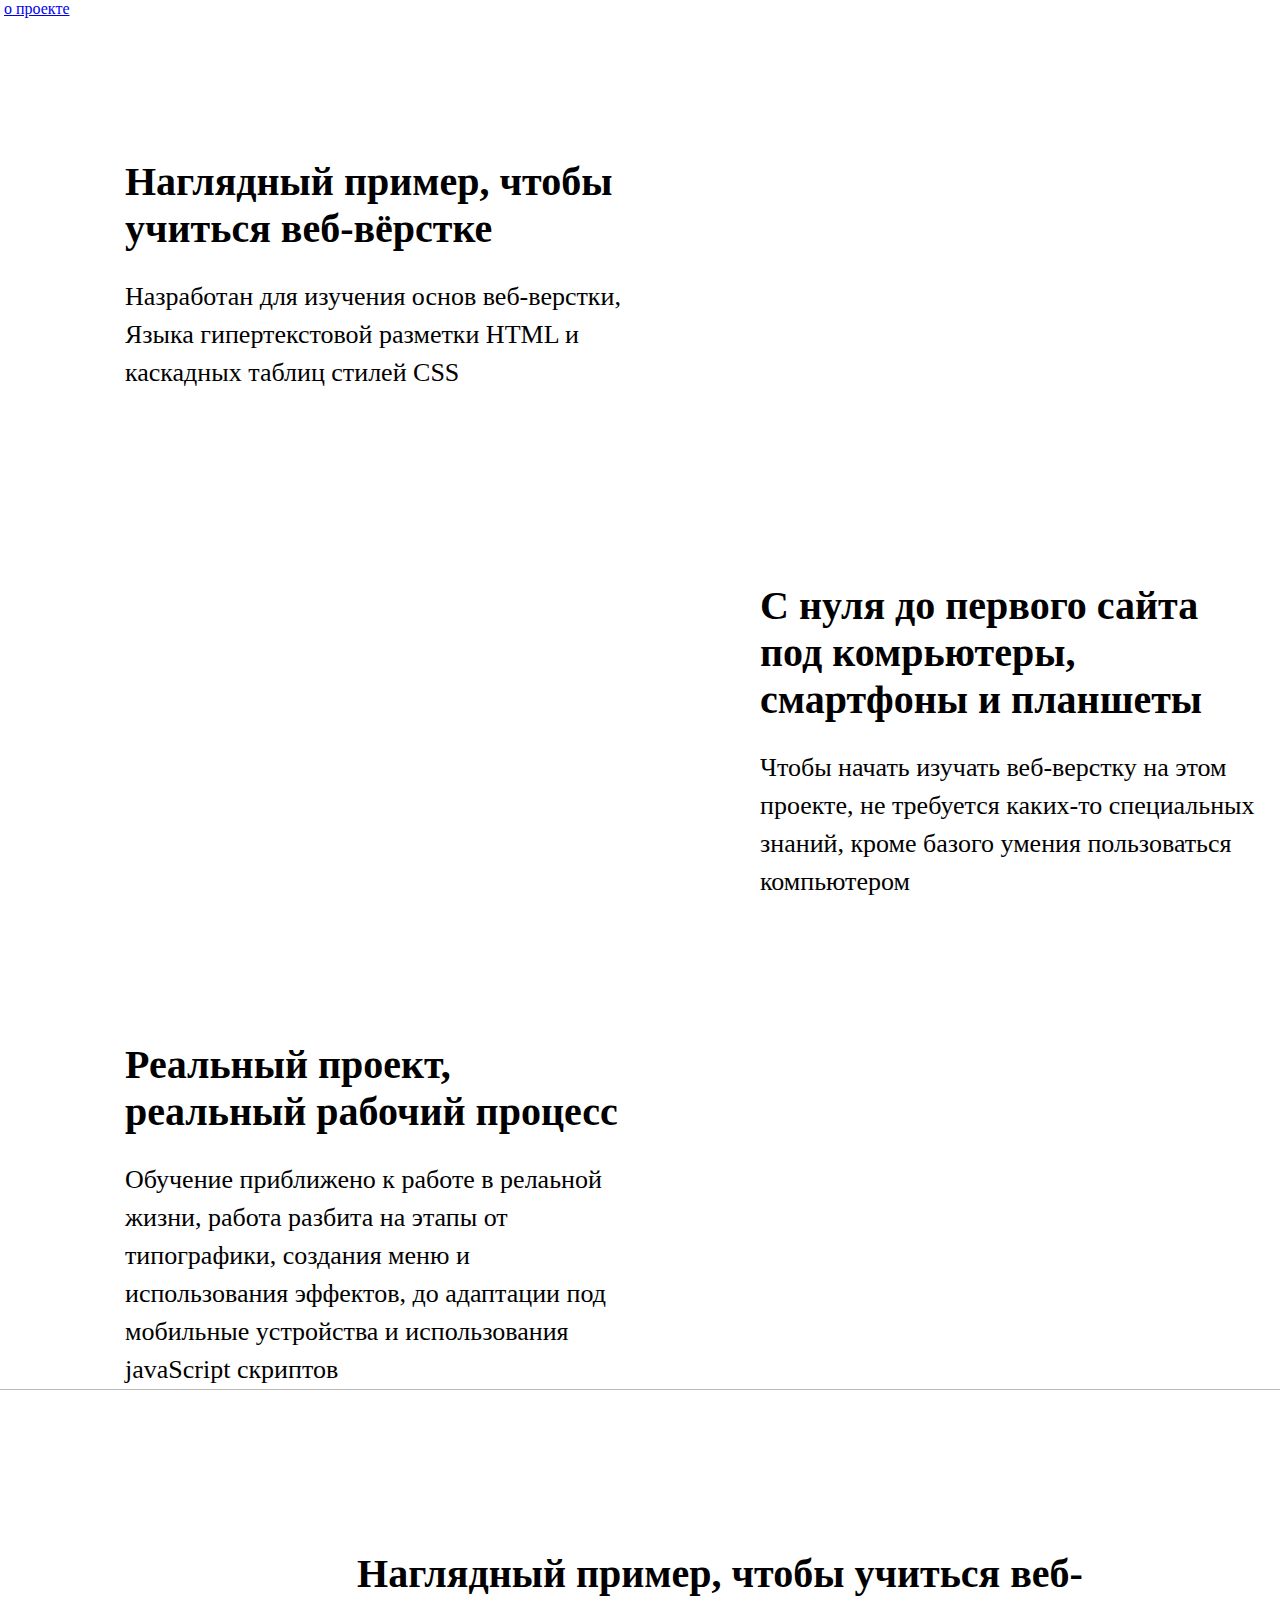
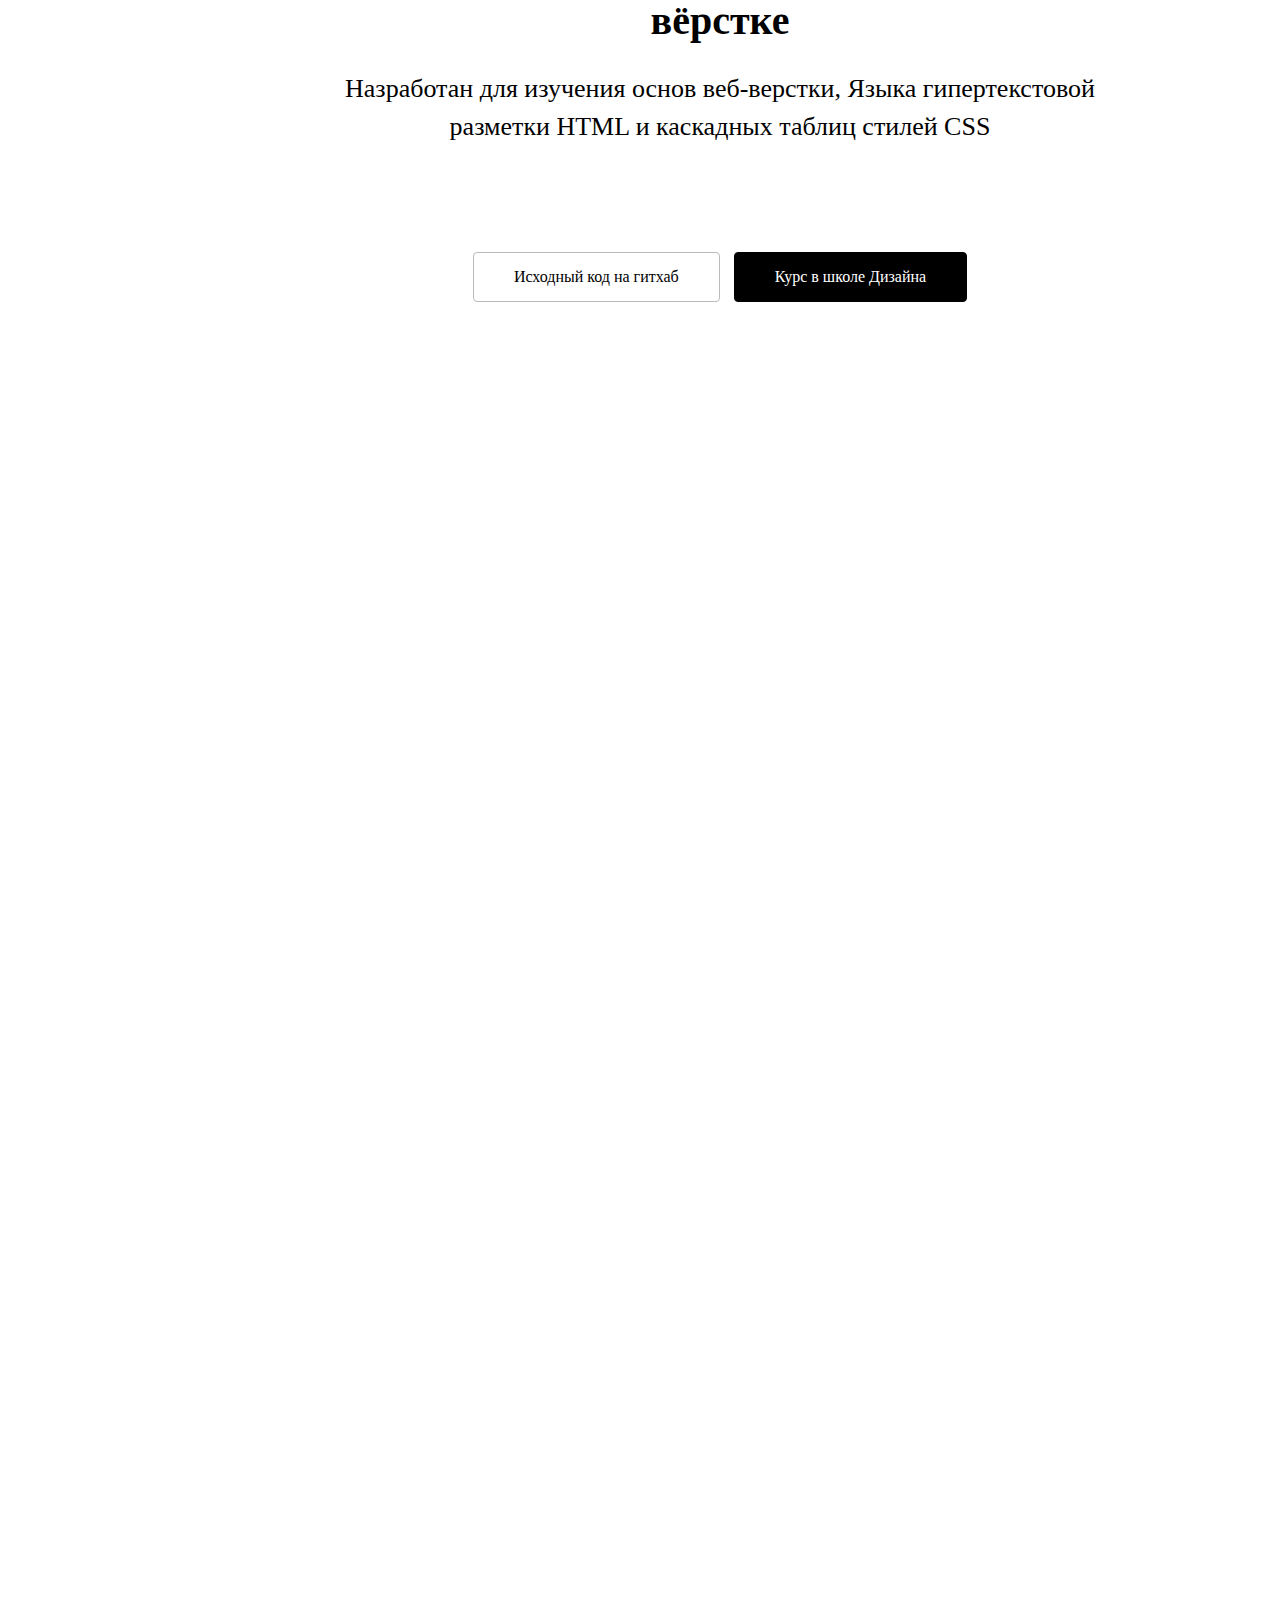
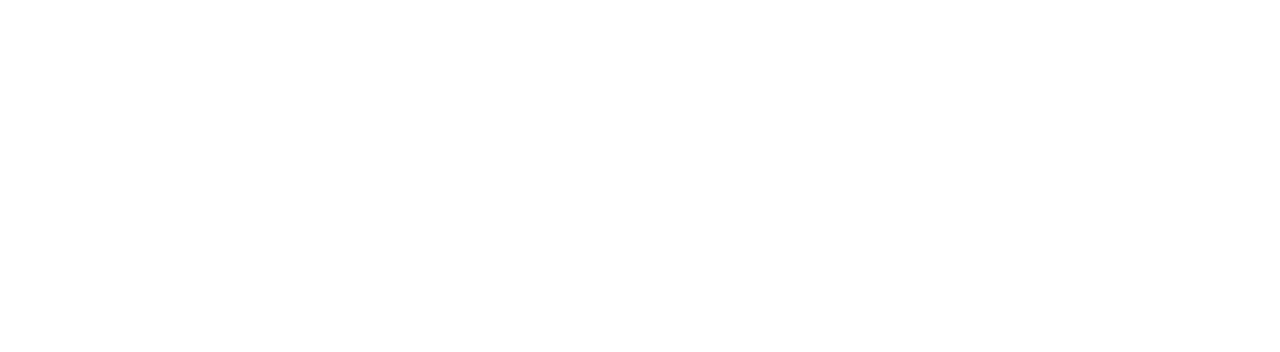
==== about/about.html @ e75acf7a "Create about.html" ====
<!DOCTYPE html>
<html lang="en" dir="ltr">
  <head>
    <meta charset="utf-8">
    <link rel="stylesheet" href="stylesheets/style.css">
    <title></title>
    <style media="screen">
      body {
        width: 1440px;
        margin: 0 auto;
        background: white;
        height: 3552px;
        display:block;
       position: relative;
      }

      body::before{
      content: "";
      position: absolute;
      left:0;
      top:0;
      right: 0;
      /* background: url('images/1440.jpg'); */
      height: 100%;
      display: block;
      opacity: .2;
      }
      html {
        background: #bbb;
        height: 100%;
      }
      section{
        display: flex;
        jistify-content: space-between;
        padding-top: 80px;
      }
      section div{
        width: 50%;
        overflow: hidden;
        padding-left: 40px;
      }
      section h1,  section p {
          width: 510px;
          margin: 0 auto;
      }
      section h1,
      .bottom_block h1{
        font-size: 40px;
        margin-top: 60px;
        margin-bottom: 26px;
      }
      section p,
      .bottom_block p {
        font-size: 26px;
        line-height: 38px;
      }
      section div:nth-of-type(2) h1,
      section div:nth-of-type(2) p {
        margin-left: 0;
      }
      section div:nth-of-type(2) h1 {
        margin-top: 110px;
      }
      .bottom_block p,      .bottom_block h1 {
        width: 800px;
        margin-left: auto;
        margin-right: auto;
      }

      .bottom_block{
      text-align: center;
      padding-top: 100px;
      border-top: 1px solid #bbb;
      }
      .btn {
      text-decoration: none;
      border: 1px solid #bbb;
      padding: 15px 40px;
      background: white;
      border-radius: 4px;
      display: inline-block;
      margin: 80px 5px 0;
      }
      .btn-black {
        color: white;
        background: black;
        border-color: black;
      }
    </style>


  </head>



  <body>
    <div class="menubar">
  		<a href="#"> <img src="images/logo.svg" alt=""></a>
  		<a href="#">о проекте</a>
  	</div>

    <section>
      <div class="">
      <h1>Наглядный пример, чтобы учиться веб-вёрстке</h1>
      <p>Hазработан для изучения основ веб-верстки, Языка гипертекстовой разметки HTML и каскадных таблиц стилей  CSS</p>
    </div>
      <div class="">
      <img src="images/about1.png" alt="">
    </div>
    </section>

    <section>

      <div class="">
      <img src="images/about2.png" alt="">
    </div>
    <div class="">
    <h1>С нуля до первого сайта под комрьютеры, смартфоны и планшеты</h1>
    <p>Чтобы начать изучать веб-верстку на этом проекте, не требуется каких-то специальных знаний, кроме базого умения пользоваться компьютером</p>
  </div>
    </section>

    <section>
      <div class="">

      <h1>Реальный проект, реальный рабочий процесс</h1>
      <p>Обучение приближено к работе в релаьной жизни, работа разбита на этапы от типографики, создания меню и использования эффектов, до адаптации под мобильные устройства и использования javaScript  скриптов</p>

    </div>
      <div class="">
      <img src="images/about3.png" alt="">
    </div>
    </section>

    <div class="bottom_block">
      <h1>Наглядный пример, чтобы учиться веб-вёрстке</h1>
      <p>Hазработан для изучения основ веб-верстки, Языка гипертекстовой разметки HTML и каскадных таблиц стилей  CSS</p>
      <a class="btn">Исходный код на гитхаб</a>
      <a class="btn btn-black">Курс в школе Дизайна</a>
    </div>

  </body>
</html>
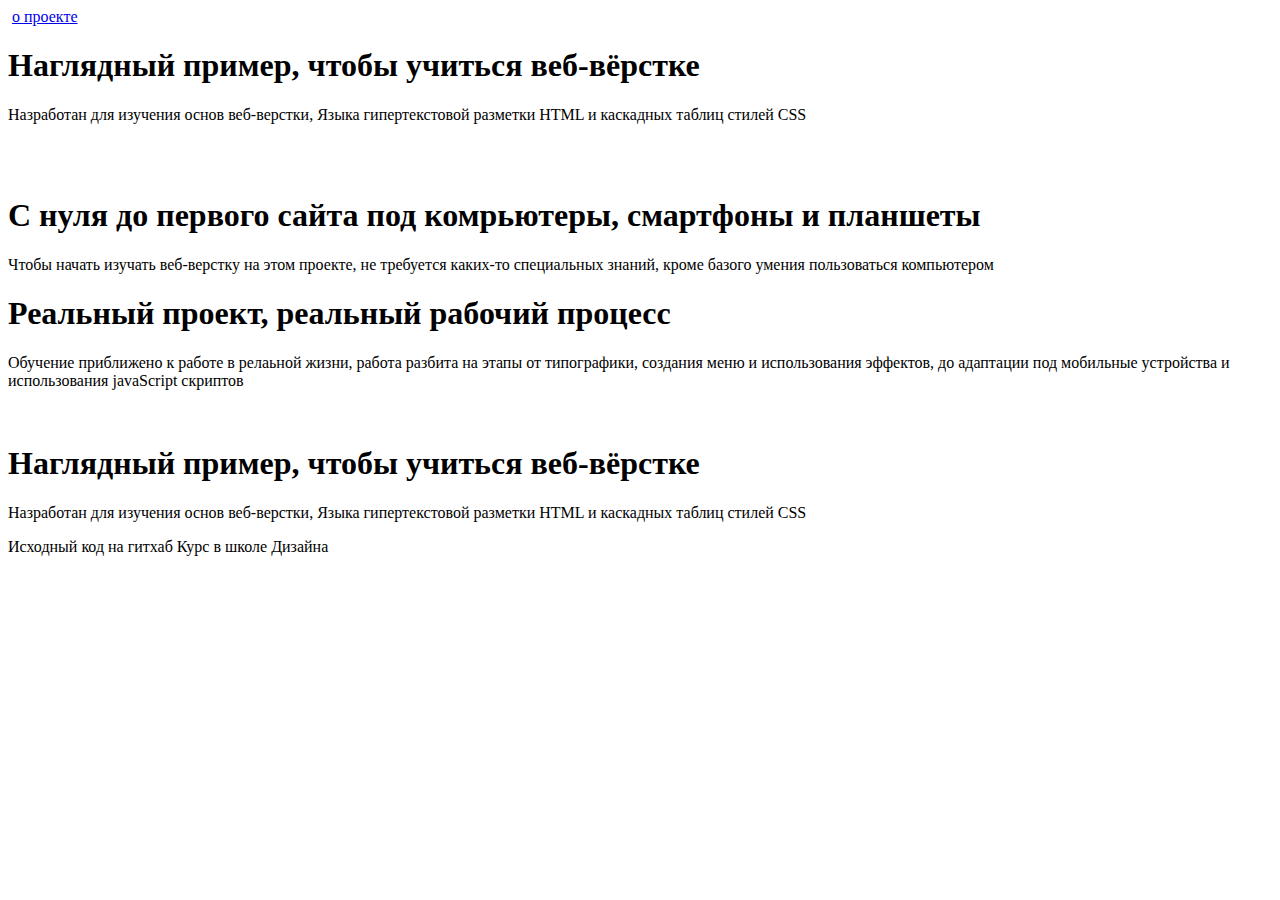
==== commit 9f58d15c: "Update about.html" ====
--- a/about/about.html
+++ b/about/about.html
@@ -4,89 +4,8 @@
     <meta charset="utf-8">
     <link rel="stylesheet" href="stylesheets/style.css">
     <title></title>
-    <style media="screen">
-      body {
-        width: 1440px;
-        margin: 0 auto;
-        background: white;
-        height: 3552px;
-        display:block;
-       position: relative;
-      }
-
-      body::before{
-      content: "";
-      position: absolute;
-      left:0;
-      top:0;
-      right: 0;
-      /* background: url('images/1440.jpg'); */
-      height: 100%;
-      display: block;
-      opacity: .2;
-      }
-      html {
-        background: #bbb;
-        height: 100%;
-      }
-      section{
-        display: flex;
-        jistify-content: space-between;
-        padding-top: 80px;
-      }
-      section div{
-        width: 50%;
-        overflow: hidden;
-        padding-left: 40px;
-      }
-      section h1,  section p {
-          width: 510px;
-          margin: 0 auto;
-      }
-      section h1,
-      .bottom_block h1{
-        font-size: 40px;
-        margin-top: 60px;
-        margin-bottom: 26px;
-      }
-      section p,
-      .bottom_block p {
-        font-size: 26px;
-        line-height: 38px;
-      }
-      section div:nth-of-type(2) h1,
-      section div:nth-of-type(2) p {
-        margin-left: 0;
-      }
-      section div:nth-of-type(2) h1 {
-        margin-top: 110px;
-      }
-      .bottom_block p,      .bottom_block h1 {
-        width: 800px;
-        margin-left: auto;
-        margin-right: auto;
-      }
-
-      .bottom_block{
-      text-align: center;
-      padding-top: 100px;
-      border-top: 1px solid #bbb;
-      }
-      .btn {
-      text-decoration: none;
-      border: 1px solid #bbb;
-      padding: 15px 40px;
-      background: white;
-      border-radius: 4px;
-      display: inline-block;
-      margin: 80px 5px 0;
-      }
-      .btn-black {
-        color: white;
-        background: black;
-        border-color: black;
-      }
-    </style>
+    <!-- <style media="screen">
+        </style> -->
 
 
   </head>
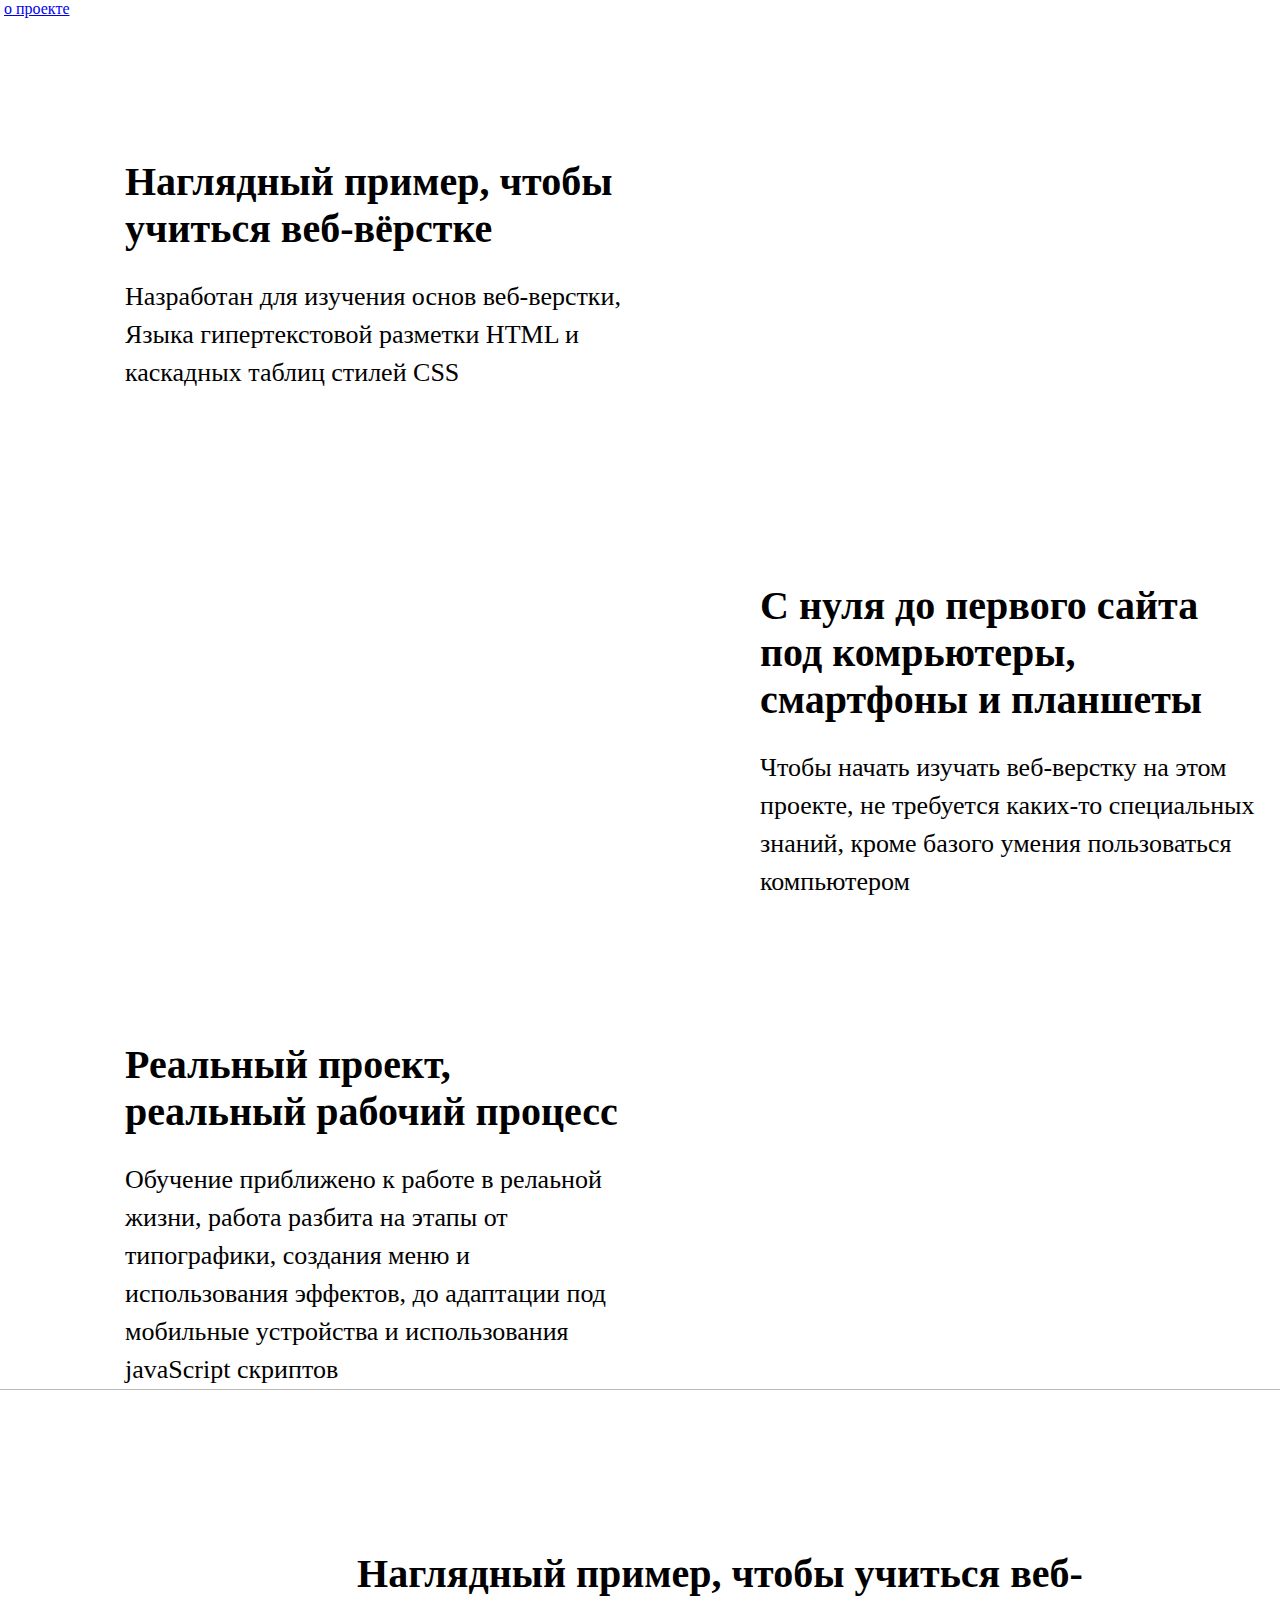
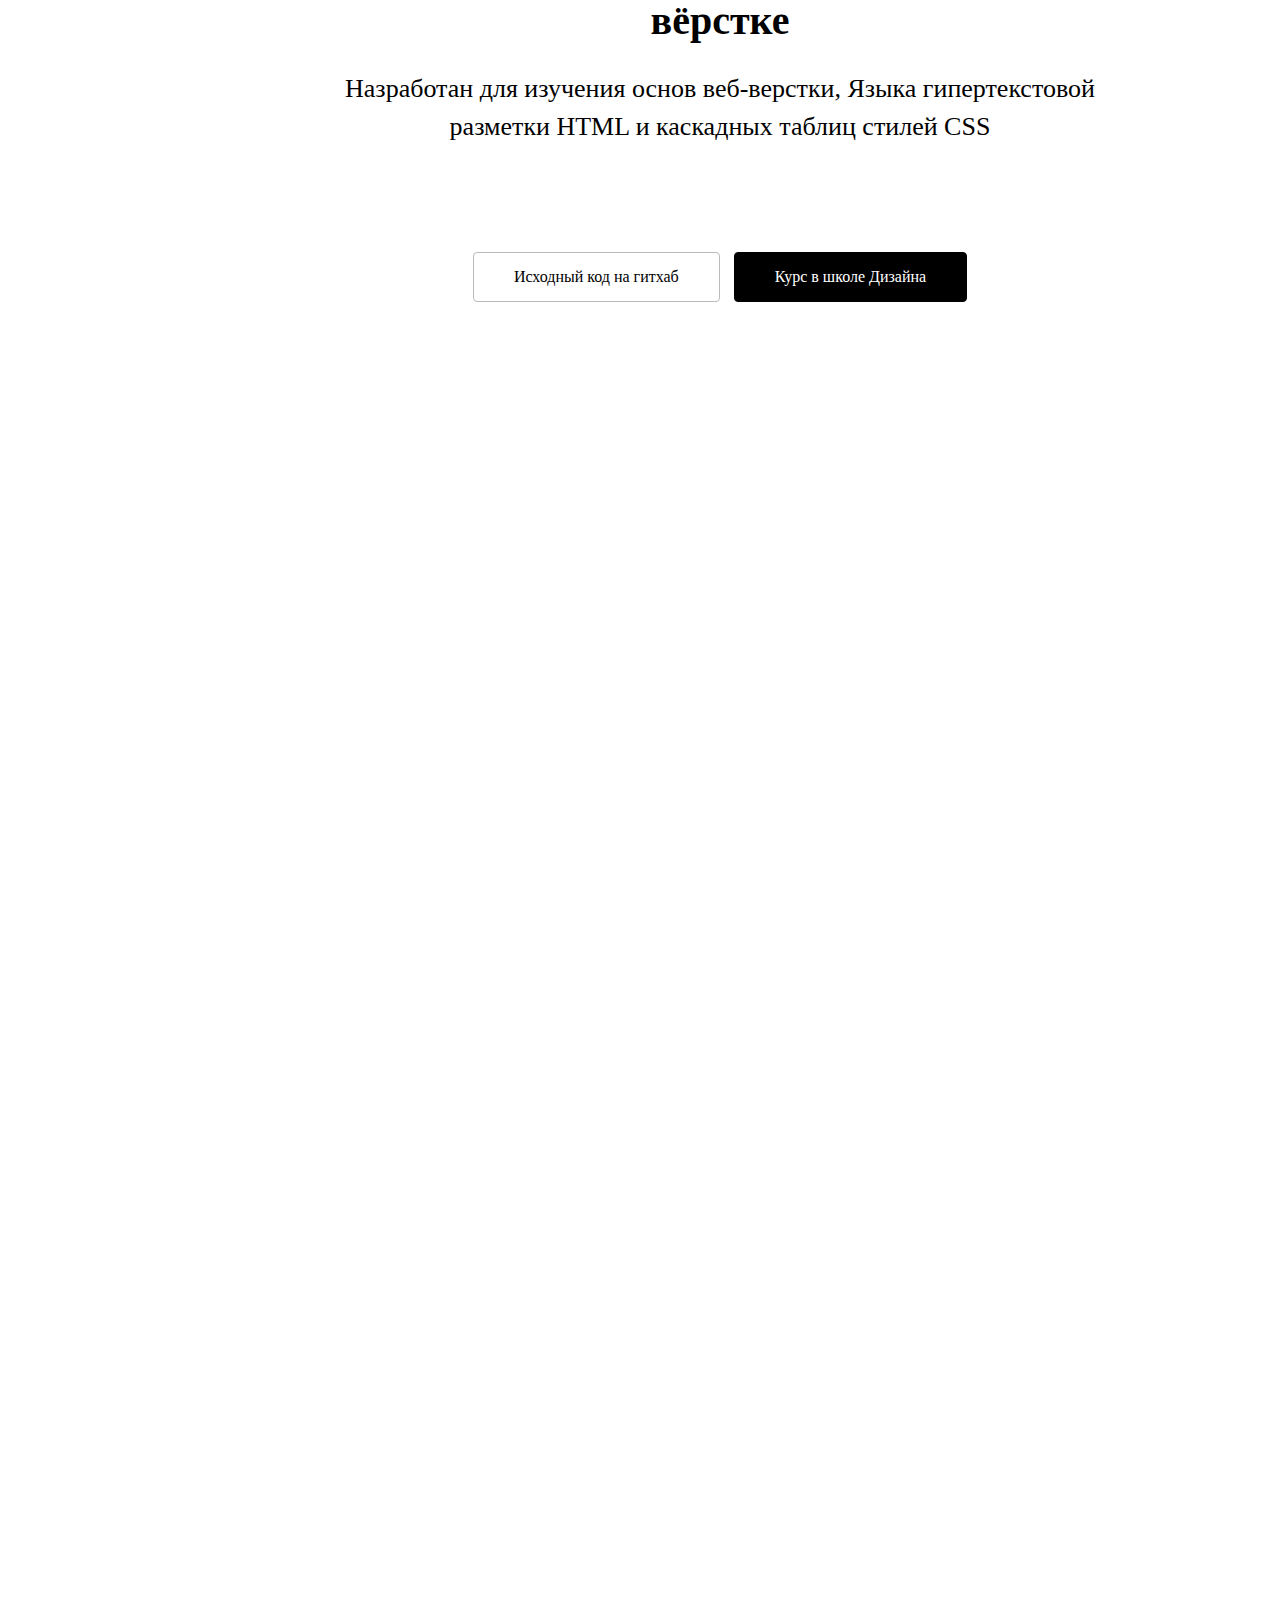
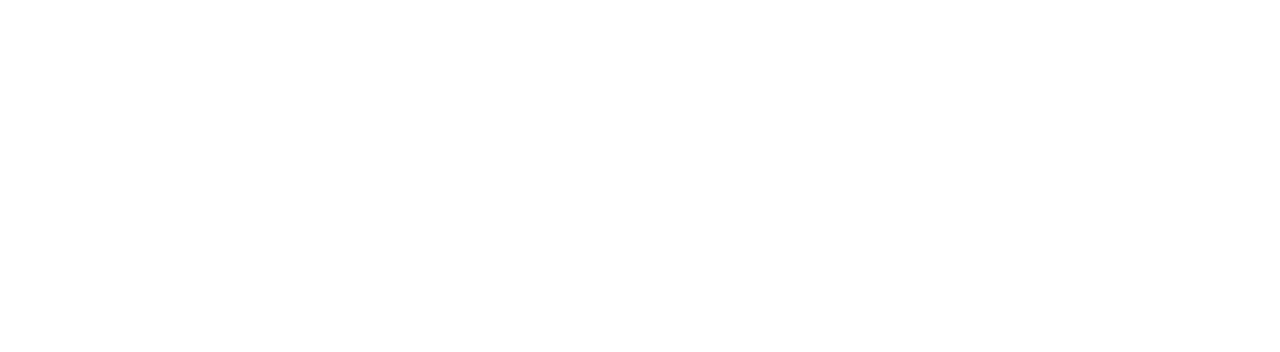
==== commit ade5fad0: "Update about.html" ====
--- a/about/about.html
+++ b/about/about.html
@@ -4,8 +4,89 @@
     <meta charset="utf-8">
     <link rel="stylesheet" href="stylesheets/style.css">
     <title></title>
-    <!-- <style media="screen">
-        </style> -->
+    <style media="screen">
+      body {
+        width: 1440px;
+        margin: 0 auto;
+        background: white;
+        height: 3552px;
+        display:block;
+       position: relative;
+      }
+
+      body::before{
+      content: "";
+      position: absolute;
+      left:0;
+      top:0;
+      right: 0;
+      /* background: url('images/1440.jpg'); */
+      height: 100%;
+      display: block;
+      opacity: .2;
+      }
+      html {
+        background: #bbb;
+        height: 100%;
+      }
+      section{
+        display: flex;
+        jistify-content: space-between;
+        padding-top: 80px;
+      }
+      section div{
+        width: 50%;
+        overflow: hidden;
+        padding-left: 40px;
+      }
+      section h1,  section p {
+          width: 510px;
+          margin: 0 auto;
+      }
+      section h1,
+      .bottom_block h1{
+        font-size: 40px;
+        margin-top: 60px;
+        margin-bottom: 26px;
+      }
+      section p,
+      .bottom_block p {
+        font-size: 26px;
+        line-height: 38px;
+      }
+      section div:nth-of-type(2) h1,
+      section div:nth-of-type(2) p {
+        margin-left: 0;
+      }
+      section div:nth-of-type(2) h1 {
+        margin-top: 110px;
+      }
+      .bottom_block p,      .bottom_block h1 {
+        width: 800px;
+        margin-left: auto;
+        margin-right: auto;
+      }
+
+      .bottom_block{
+      text-align: center;
+      padding-top: 100px;
+      border-top: 1px solid #bbb;
+      }
+      .btn {
+      text-decoration: none;
+      border: 1px solid #bbb;
+      padding: 15px 40px;
+      background: white;
+      border-radius: 4px;
+      display: inline-block;
+      margin: 80px 5px 0;
+      }
+      .btn-black {
+        color: white;
+        background: black;
+        border-color: black;
+      }
+    </style>
 
 
   </head>
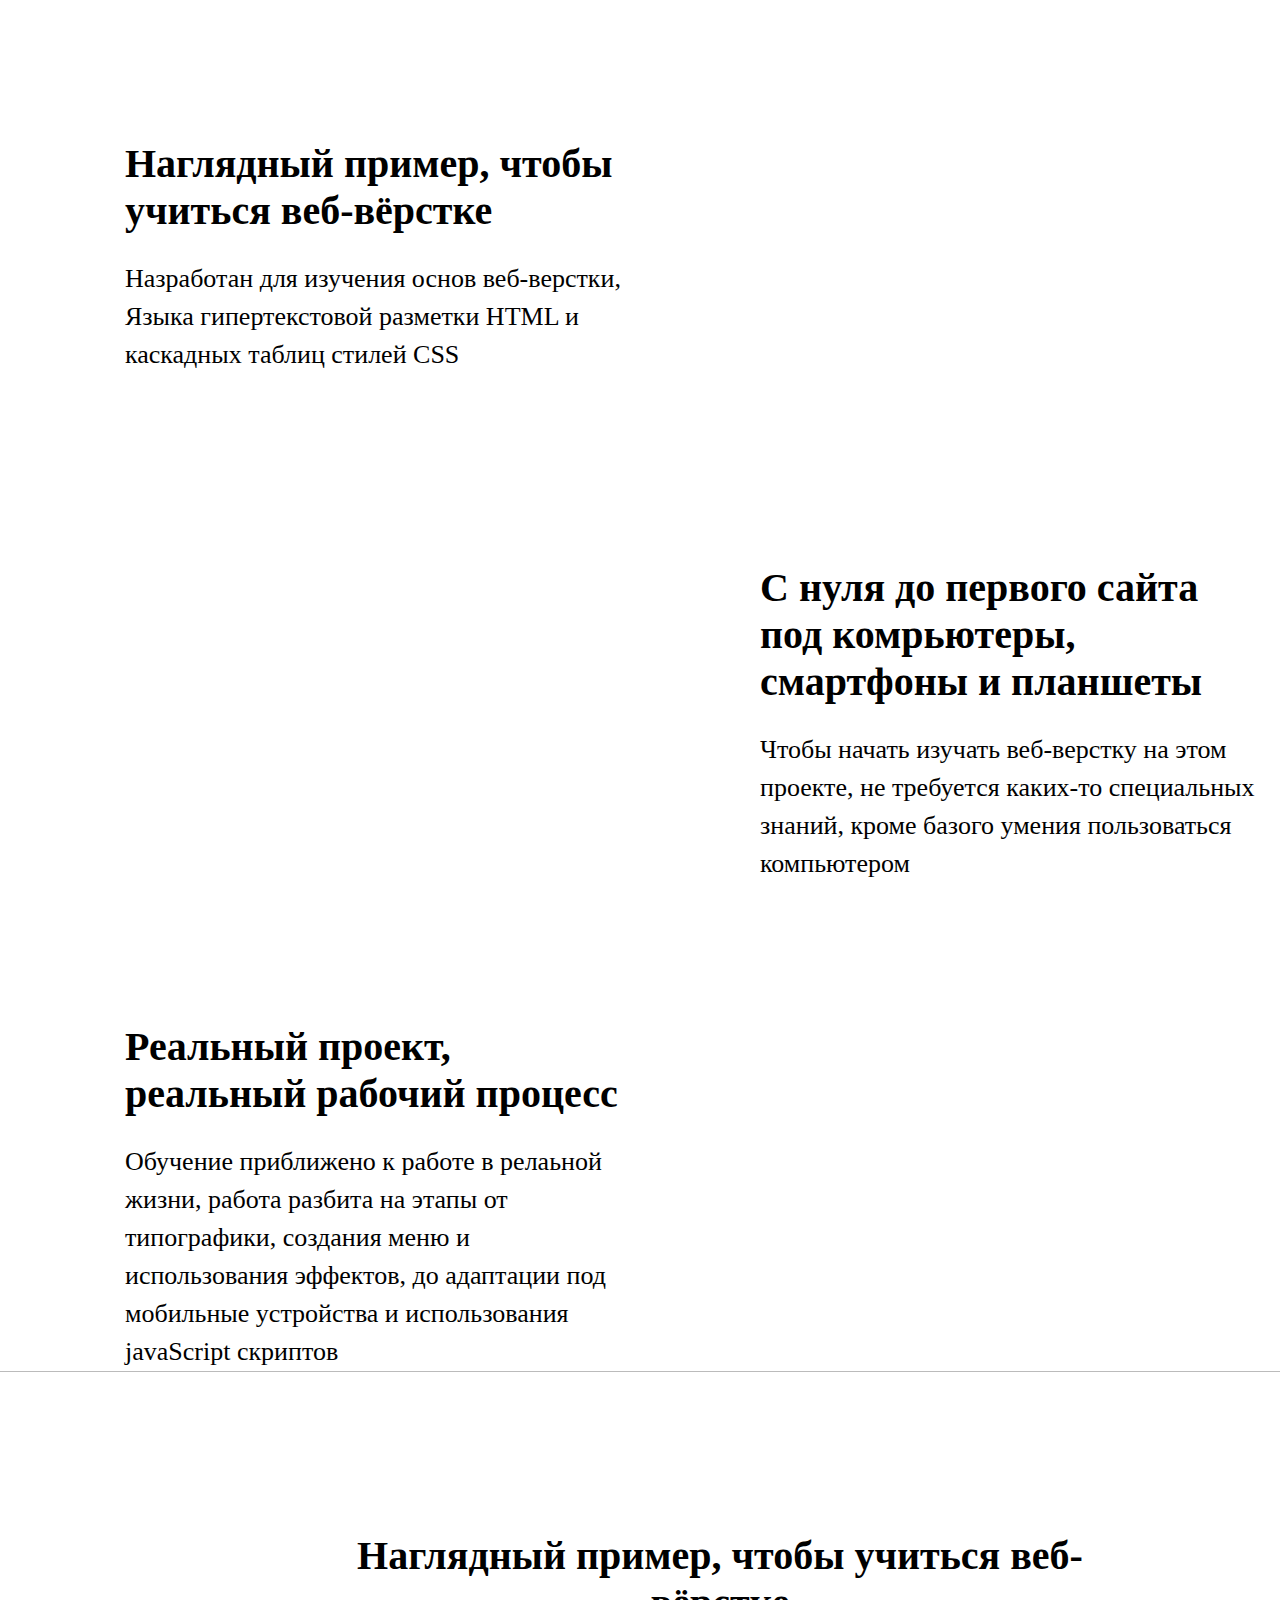
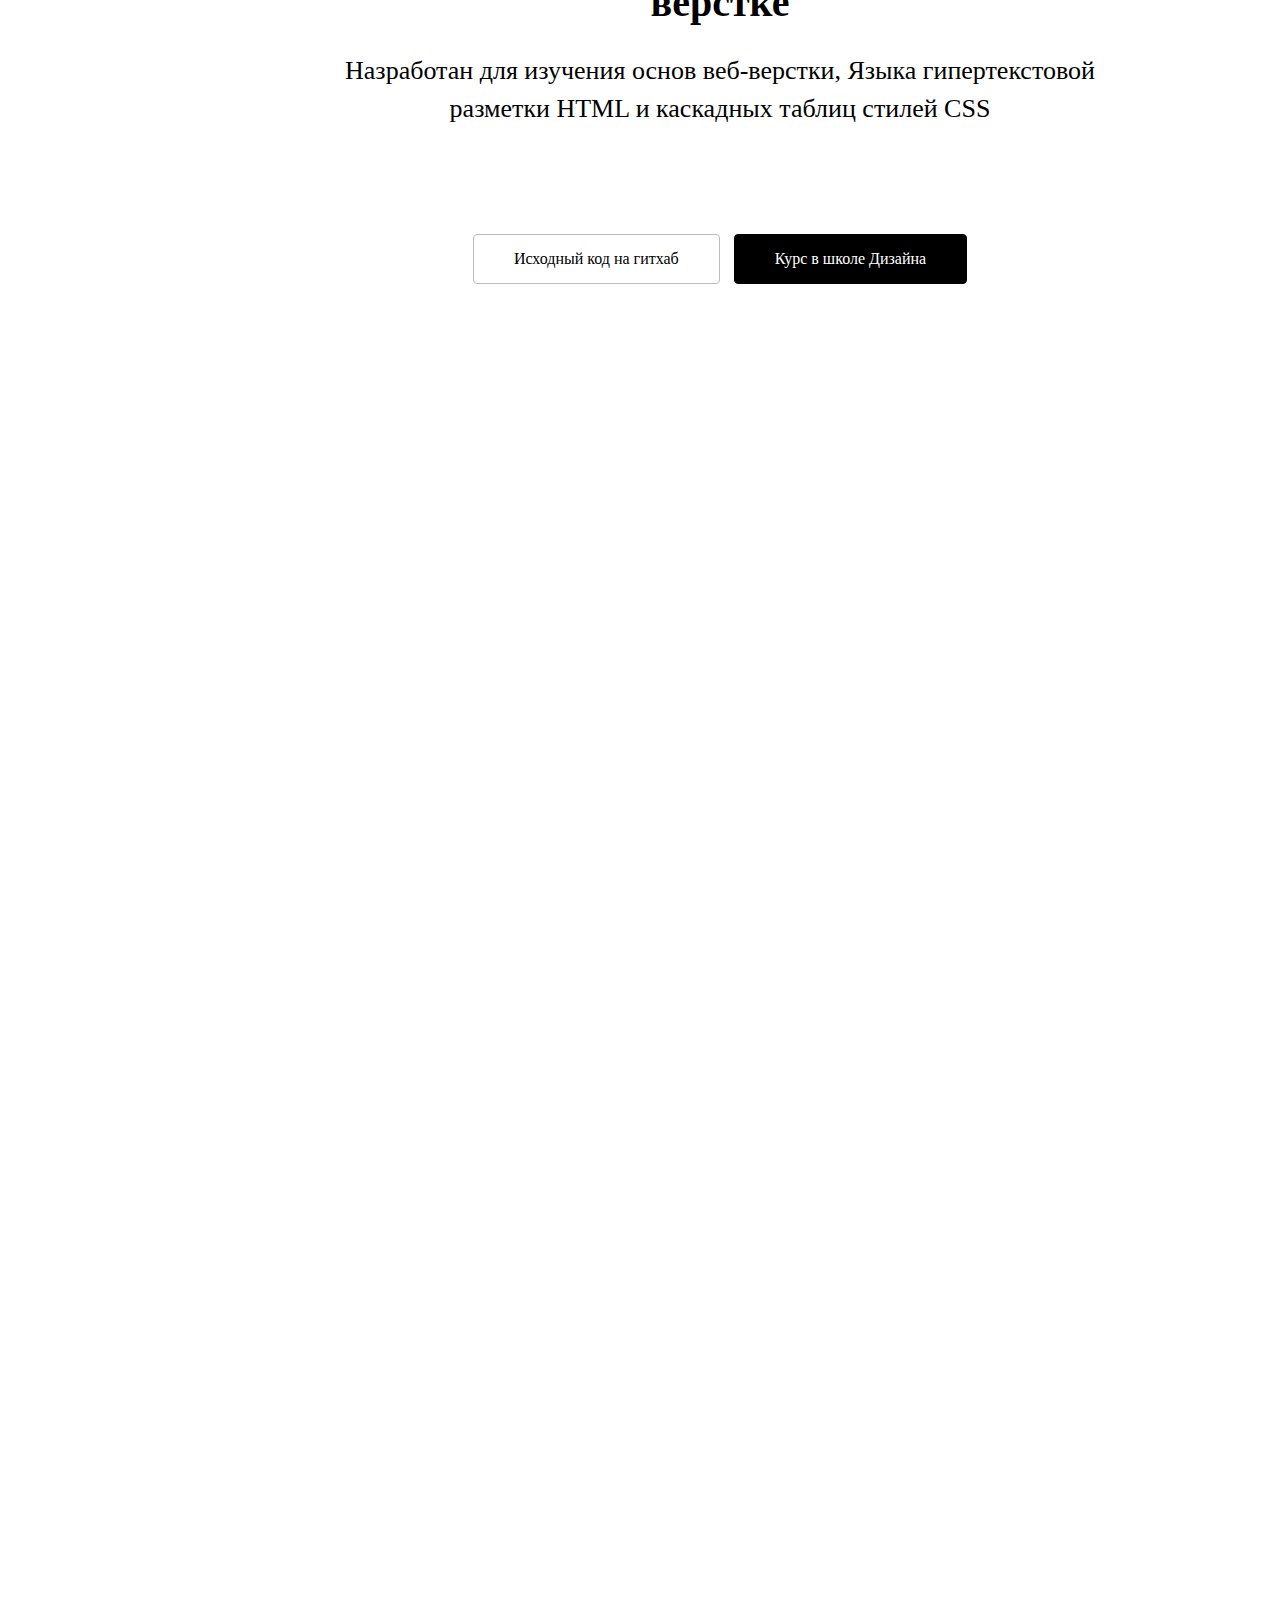
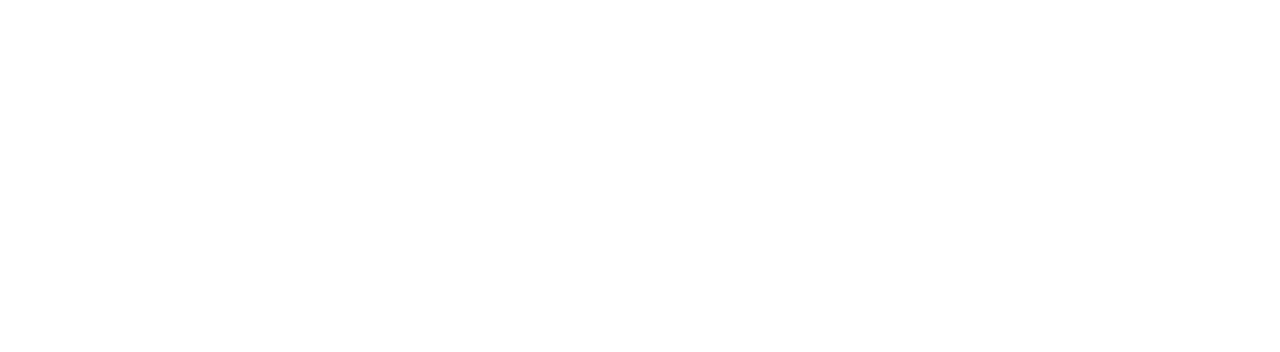
==== commit bf5125f1: "Update about.html" ====
--- a/about/about.html
+++ b/about/about.html
@@ -4,6 +4,8 @@
     <meta charset="utf-8">
     <link rel="stylesheet" href="stylesheets/style.css">
     <title></title>
+    <link rel="icon" type="image/x-icon" href="images/favicon.ico" />
+    <link rel="icon" type="image/png" href="images/favicon.png" />
     <style media="screen">
       body {
         width: 1440px;
@@ -94,17 +96,12 @@
 
 
   <body>
-    <div class="menubar">
-  		<a href="#"> <img src="images/logo.svg" alt=""></a>
-  		<a href="#">о проекте</a>
-  	</div>
-
     <section>
-      <div class="">
+      <div>
       <h1>Наглядный пример, чтобы учиться веб-вёрстке</h1>
       <p>Hазработан для изучения основ веб-верстки, Языка гипертекстовой разметки HTML и каскадных таблиц стилей  CSS</p>
     </div>
-      <div class="">
+      <div>
       <img src="images/about1.png" alt="">
     </div>
     </section>
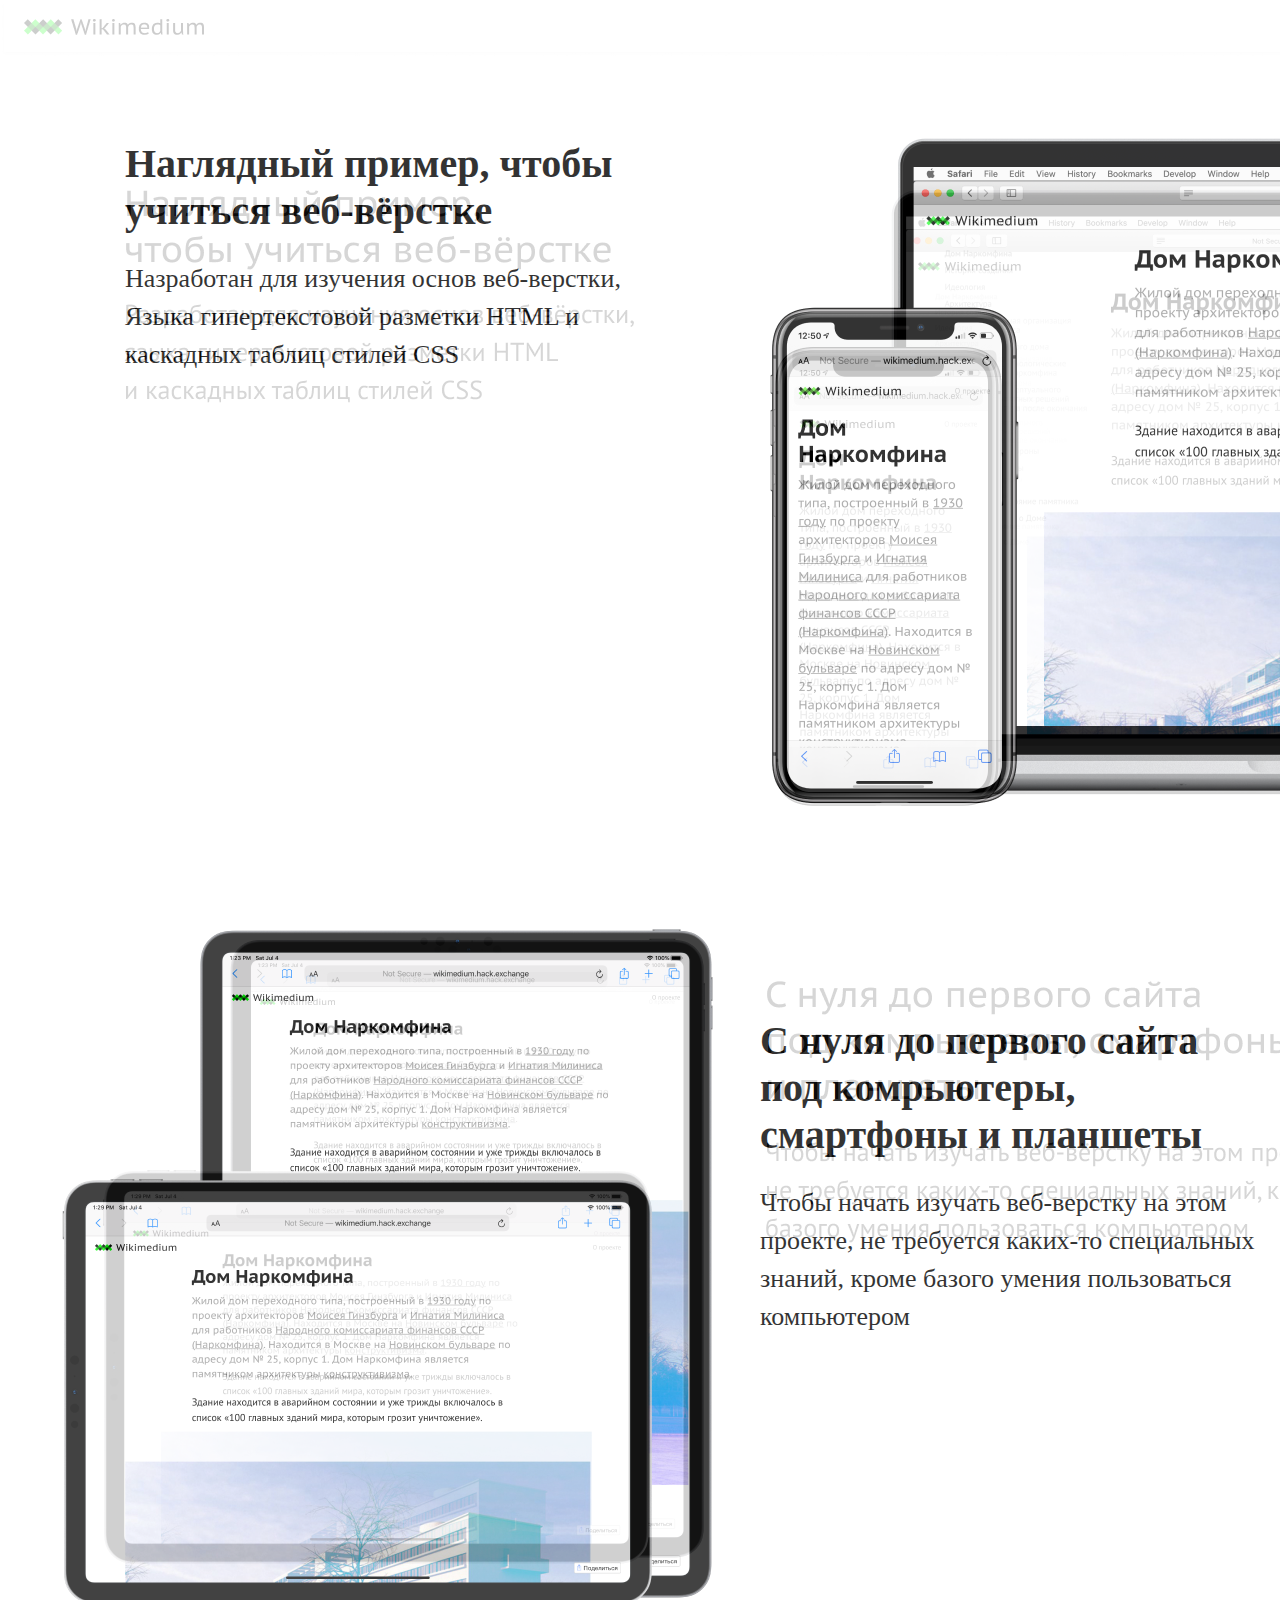
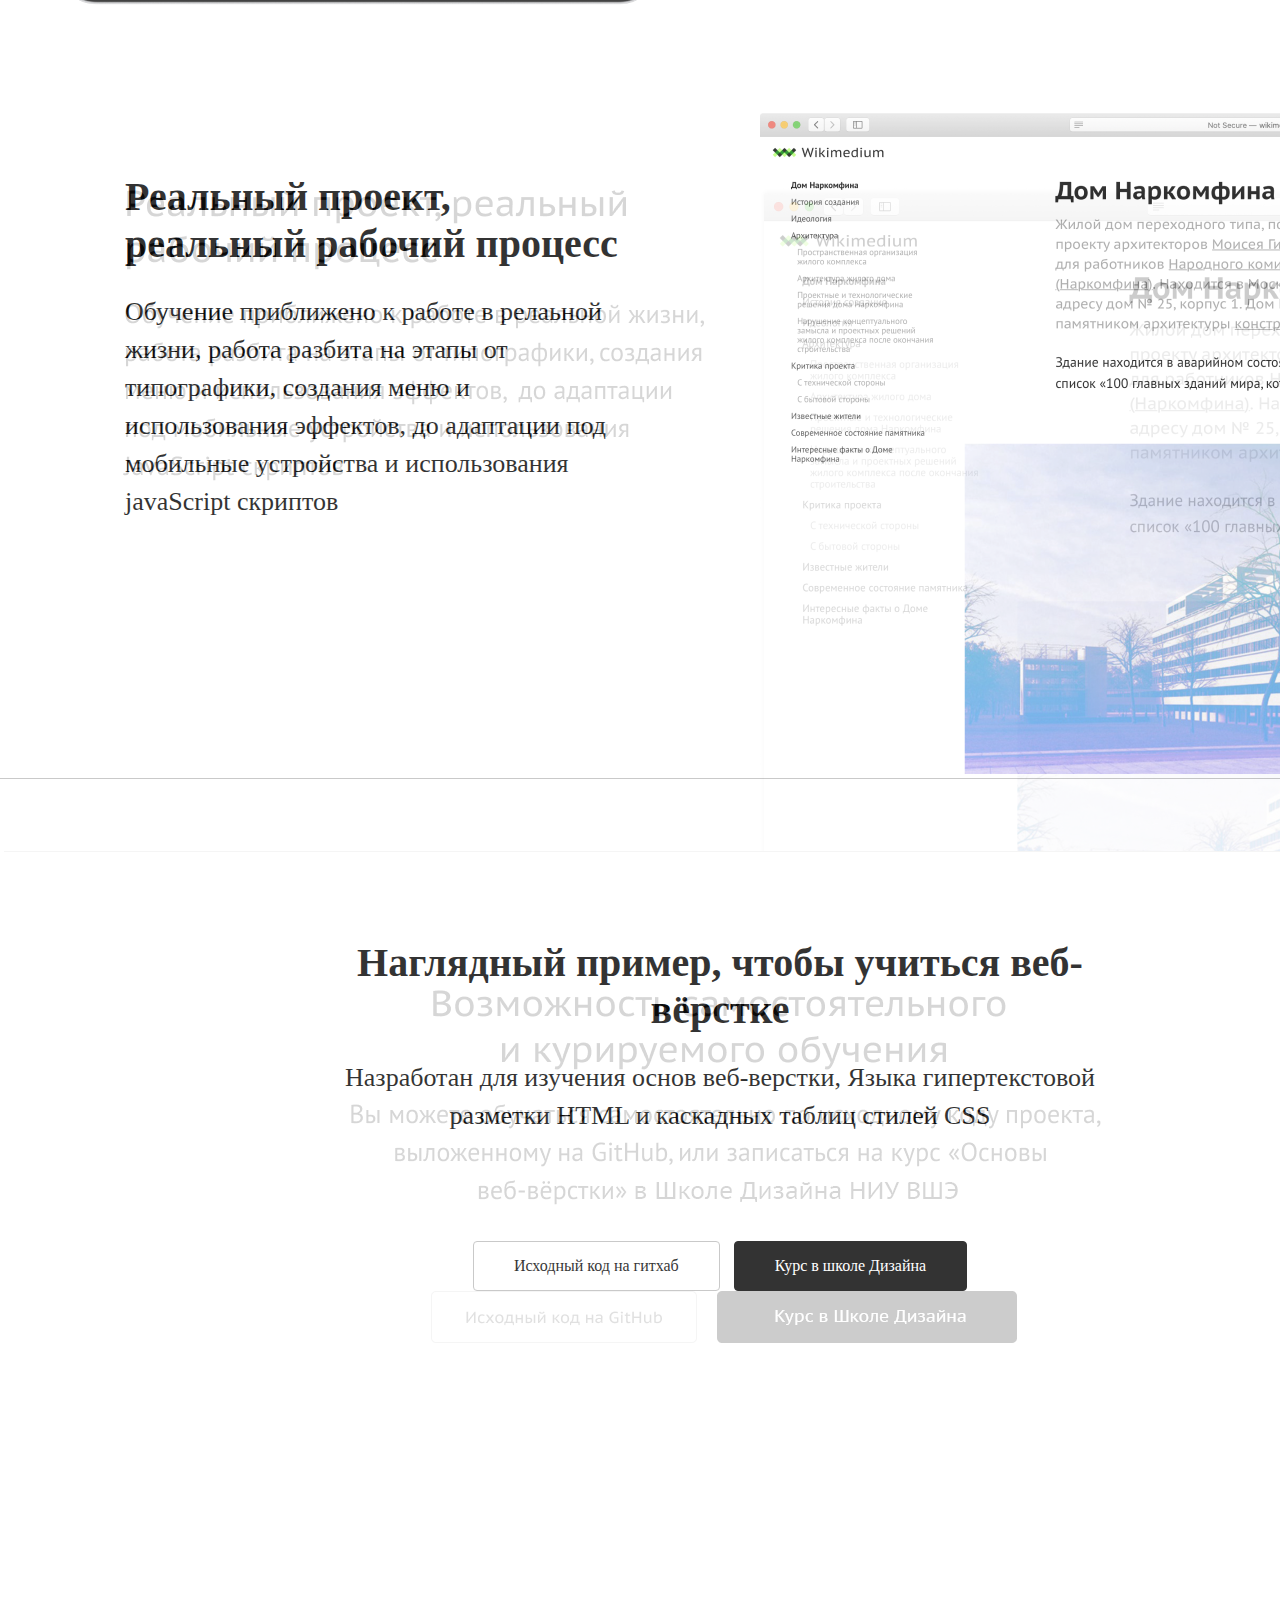
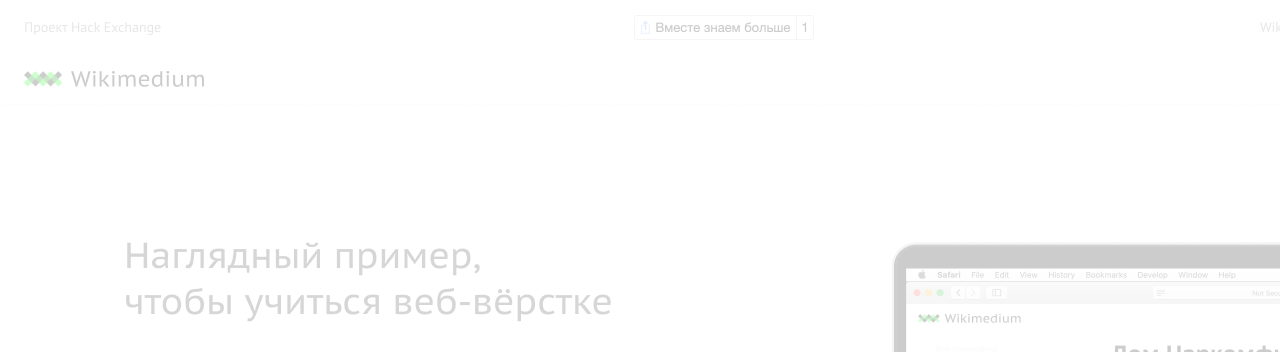
==== commit e2b39ba1: "Update about.html" ====
--- a/about/about.html
+++ b/about/about.html
@@ -1,6 +1,7 @@
 <!DOCTYPE html>
 <html lang="en" dir="ltr">
   <head>
+        <meta name="viewport" content="width=device-width">
     <meta charset="utf-8">
     <link rel="stylesheet" href="stylesheets/style.css">
     <title></title>
@@ -22,7 +23,7 @@
       left:0;
       top:0;
       right: 0;
-      /* background: url('images/1440.jpg'); */
+      background: url('images/1440.jpg');
       height: 100%;
       display: block;
       opacity: .2;
